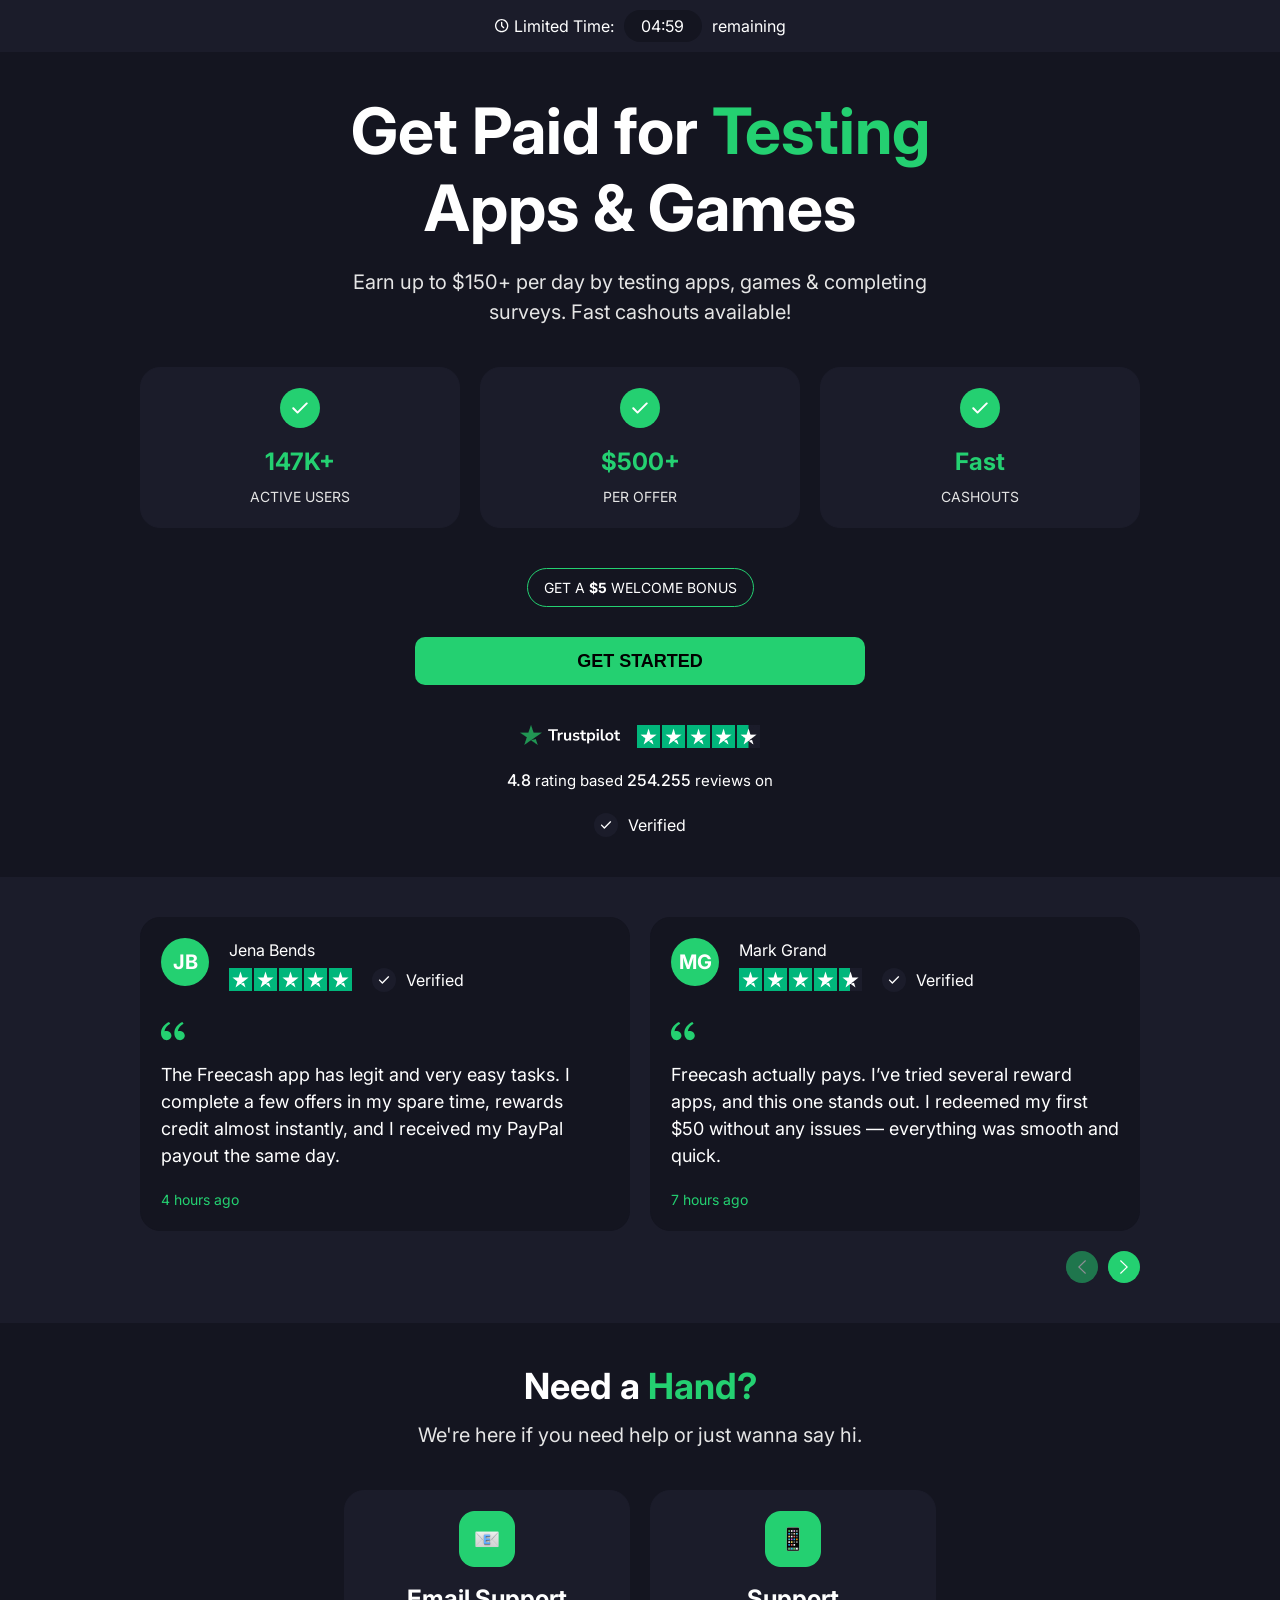
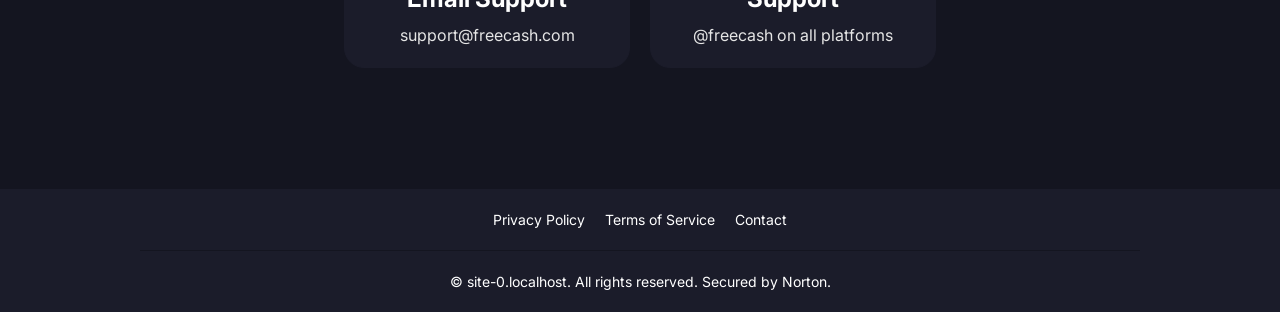
==== index.html @ c5731b1f "dss" ====
<!DOCTYPE html><html lang="en"><head>
        <meta charset="UTF-8">
        <meta name="viewport" content="width=device-width, initial-scale=1.0">
        <title>Free-Cash</title>

      

        <link rel="icon" href="images/favicon.png">

        <link rel="preconnect" href="https://fonts.googleapis.com">
        <link rel="preconnect" href="https://fonts.gstatic.com" crossorigin="">
        <link href="https://fonts.googleapis.com/css2?family=Inter:ital,opsz,wght@0,14..32,100..900;1,14..32,100..900&display=swap" rel="stylesheet">

        <link rel="stylesheet" href="css/style.css">
        <!-- Meta Pixel Code -->
<script>
    !function(f,b,e,v,n,t,s)
    {if(f.fbq)return;n=f.fbq=function(){n.callMethod?
    n.callMethod.apply(n,arguments):n.queue.push(arguments)};
    if(!f._fbq)f._fbq=n;n.push=n;n.loaded=!0;n.version='2.0';
    n.queue=[];t=b.createElement(e);t.async=!0;
    t.src=v;s=b.getElementsByTagName(e)[0];
    s.parentNode.insertBefore(t,s)}(window, document,'script',
    'https://connect.facebook.net/en_US/fbevents.js');
    fbq('init', '1686948372258756');
    fbq('track', 'PageView');
    </script>
    <noscript><img height="1" width="1" style="display:none"
    src="https://www.facebook.com/tr?id=1686948372258756&ev=PageView&noscript=1"
    /></noscript>
    <!-- End Meta Pixel Code -->
    </head>

    <body>
        <div class="screen">
            <div class="timer" style="display: block">
                <div class="wrapper">
                    <div class="wrapper-md-inner">
                        <img src="images/clock.svg" alt="">
                        Limited Time: <span class="timer-clock brad-10">05:00</span>remaining
                    </div>
                </div>
            </div>

            <div class="landing">
                <section class="hero center">
                    <div class="wrapper">
                        <div class="wrapper-md-inner mb-2 mob-mb-1_5">
                            <h1 class="mb-1">Get Paid for <span class="primary">Testing</span><br>Apps & Games</h1>
                            <p class="light">Earn up to $150+ per day by testing apps, games & completing surveys. Fast cashouts available!</p>
                        </div>

                        <div class="blocks mb-2 mob-mb-1_5">
                            <div class="block">
                                <div class="icon"><img src="images/check-hero.svg" alt=""></div>
                                <h4 class="primary">147K+</h4>
                                <p class="small light uppercase">active users</p>
                            </div>
                            <div class="block">
                                <div class="icon"><img src="images/check-hero.svg" alt=""></div>
                                <h4 class="primary">$500+</h4>
                                <p class="small light uppercase">per offer</p>
                            </div>
                            <div class="block">
                                <div class="icon"><img src="images/check-hero.svg" alt=""></div>
                                <h4 class="primary">Fast</h4>
                                <p class="small light uppercase">cashouts</p>
                            </div>
                        </div>

                        <div class="wrapper-sm-inner mb-2">
                            <p class="mb-1_5 tag-lg border-primary small uppercase">Get a <strong>$5</strong> welcome bonus</p>
                            <div class="btn-container">
                                <button class="btn btn-primary btn-blink uppercase">Get Started</button>
                            </div>
                        </div>

                        <div class="rating">
                            <div class="trusted mb-1">
                                <img src="images/hero-trusted.png" alt="">
                            </div>
                            <p class="line mb-1">
                                <span class="semi-bold">4.8</span> rating based
                                <span class="semi-bold">254.255</span> reviews on
                            </p>

                            <div class="verified">
                                <img src="images/check.svg" alt="">
                                <span>Verified</span>
                            </div>
                        </div>
                    </div>
                </section>

                <section class="final">
                    <div class="wrapper">
                        <div class="wrapper-md-inner">
                            <div class="logo">
                                <img src="images/logo.svg" alt="">
                            </div>
                            <div class="final-hero block-lg">
                                <canvas id="confettiCanvas"></canvas>
                                <h3 class="center mb-1">Congrats! <br>Only 8.67% qualify — and you did.</h3>
                                
                                <div class="reward block mb-1_5">
                                    <div class="mb-1">
                                        <h4>How to Get Started:</h4>
                                    </div>
                                    <div class="ico-blocks">
                                        <div class="ico-block">
                                            <div class="number">1</div>
                                            <div>
                                                <p class="semi-bold">Download the FreeCash app</p>
                                            </div>
                                        </div>
                                        <div class="ico-block">
                                            <div class="number">2</div>
                                            <div>
                                                <p class="semi-bold">Play your first game -> get $5 bonus</p>
                                            </div>
                                        </div>

                                        <div class="ico-block">
                                            <div class="number">3</div>
                                            <div>
                                                <p class="semi-bold">Play more, earn more — up to $150/day</p>
                                            </div>
                                        </div>

                                        <div class="ico-block">
                                            <div class="number">4</div>
                                            <div>
                                                <p class="semi-bold">Cash out anytime</p>
                                            </div>
                                        </div>
                                    </div>
                                </div>

                                
                                <div class="center mb-1_5">
                                    <p class="tag-lg border-primary small uppercase final-timer">
                                        Access to the app will close in <span class="tag brad-10"><img src="images/clock.svg" alt=""><span class="timer-clock">04:47</span></span>
                                    </p>
                                </div>

                                <div class="btn-container mb-1_5">
                                    <a class="btn btn-primary btn-blink btn-shimmer uppercase offer_link" href="https://www.google.in">START EARNING NOW</a>
                                </div>
                                
                                
                               

                                <div class="tip border-primary center block">
                                    <strong class="light mb-0_5">⚡  PRO TIP: In-Game Upgrades</strong>
                                    <p class="light mb-0_5">Buy in-game upgrades and get 100% reimbursed + bonus rewards!</p>
                                    <strong class="primary">Boost Payouts by $500-$800/week!</strong>
                                </div>
                            </div>
                        </div>
                    </div>
                </section>

                <section class="reviews">
                    <div class="wrapper">
                        <div class="swiper mySwiper mb-1">
                            <div class="swiper-wrapper blocks">
                                <div class="swiper-slide block border-main">
                                    <div class="author mb-1_5">
                                        <div class="ava brad-10">
                                            <p class="initial">JB</p>
                                        </div>
                                        <div class="info">
                                            <p class="name">Jena Bends</p>
                                            <div class="stats">
                                                <div class="starts">
                                                    <img src="images/star.svg" alt="">
                                                    <img src="images/star.svg" alt="">
                                                    <img src="images/star.svg" alt="">
                                                    <img src="images/star.svg" alt="">
                                                    <img src="images/star.svg" alt="">
                                                </div>
                                                <div class="verified">
                                                    <img src="images/check.svg" alt="">
                                                    <span>Verified</span>
                                                </div>
                                            </div>
                                        </div>
                                    </div>
                                    <div class="content">
                                        <img src="images/quote.svg" alt="" class="mb-1">
                                        <div class="text mb-1">
                                            <p>The Freecash app has legit and very easy tasks. I complete a few offers in my spare time, rewards credit almost instantly, and I received my PayPal payout the same day.</p>
                                        </div>
                                        <p class="small primary">4 hours ago</p>
                                    </div>
                                </div>

                                <div class="swiper-slide block border-main">
                                    <div class="author mb-1_5">
                                        <div class="ava brad-10">
                                            <p class="initial">MG</p>
                                        </div>
                                        <div class="info">
                                            <p class="name">Mark Grand</p>
                                            <div class="stats">
                                                <div class="starts">
                                                    <img src="images/star.svg" alt="">
                                                    <img src="images/star.svg" alt="">
                                                    <img src="images/star.svg" alt="">
                                                    <img src="images/star.svg" alt="">
                                                    <img src="images/half-star.svg" alt="">
                                                </div>
                                                <div class="verified">
                                                    <img src="images/check.svg" alt="">
                                                    <span>Verified</span>
                                                </div>
                                            </div>
                                        </div>
                                    </div>
                                    <div class="content">
                                        <img src="images/quote.svg" alt="" class="mb-1">
                                        <div class="text mb-1">
                                            <p>Freecash actually pays. I’ve tried several reward apps, and this one stands out. I redeemed my first $50 without any issues — everything was smooth and quick.</p>
                                        </div>
                                        <p class="small primary">7 hours ago</p>
                                    </div>
                                </div>

                                <div class="swiper-slide block border-main">
                                    <div class="author mb-1_5">
                                        <div class="ava brad-10">
                                            <p class="initial">OV</p>
                                        </div>
                                        <div class="info">
                                            <p class="name">Oliver Venuche</p>
                                            <div class="stats">
                                                <div class="starts">
                                                    <img src="images/star.svg" alt="">
                                                    <img src="images/star.svg" alt="">
                                                    <img src="images/star.svg" alt="">
                                                    <img src="images/star.svg" alt="">
                                                    <img src="images/star.svg" alt="">
                                                </div>
                                                <div class="verified">
                                                    <img src="images/check.svg" alt="">
                                                    <span>Verified</span>
                                                </div>
                                            </div>
                                        </div>
                                    </div>
                                    <div class="content">
                                        <img src="images/quote.svg" alt="" class="mb-1">
                                        <div class="text mb-1">
                                            <p>I cashed out $50 using the Freecash app with zero problems. The whole process was straightforward, and there were no negative effects on my account. Easy way to earn extra cash.</p>
                                        </div>
                                        <p class="small primary">1 day ago</p>
                                    </div>
                                </div>

                                <div class="swiper-slide block border-main">
                                    <div class="author mb-1_5">
                                        <div class="ava brad-10">
                                            <p class="initial">HM</p>
                                        </div>
                                        <div class="info">
                                            <p class="name">Haley Montan</p>
                                            <div class="stats">
                                                <div class="starts">
                                                    <img src="images/star.svg" alt="">
                                                    <img src="images/star.svg" alt="">
                                                    <img src="images/star.svg" alt="">
                                                    <img src="images/star.svg" alt="">
                                                    <img src="images/half-star.svg" alt="">
                                                </div>
                                                <div class="verified">
                                                    <img src="images/check.svg" alt="">
                                                    <span>Verified</span>
                                                </div>
                                            </div>
                                        </div>
                                    </div>
                                    <div class="content">
                                        <img src="images/quote.svg" alt="" class="mb-1">
                                        <div class="text mb-1">
                                            <p>Very reliable app. Payments always come through, and support is responsive whenever I need help. One of the most trustworthy reward apps I’ve used.</p>
                                        </div>
                                        <p class="small primary">2 days ago</p>
                                    </div>
                                </div>
                            </div>
                        </div>

                        <div class="reviews-nav">
                            <button class="btn btn-primary reviews-prev brad-10">
                                <img src="images/left.svg" alt="">
                            </button>
                            <button class="btn btn-primary reviews-next brad-10">
                                <img src="images/right.svg" alt="">
                            </button>
                        </div>
                    </div>
                </section>

                <section id="contact" class="contact center">
                    <div class="wrapper">
                        <div class="wrapper-md-inner">
                            <div class="mb-2">
                                <h2 class="mb-0_5">Need a <span class="primary">Hand?</span></h2>
                                <p class="light">We're here if you need help or just wanna say hi.</p>
                            </div>
                            <div class="blocks center mb-2">
                                <div class="block">
                                    <img src="images/contact-1.png" alt="" class="mb-0_5">
                                    <h4 class="mb-0_5">Email Support</h4>
                                    <p class="light"><a href="mailto:support@freecash.com">support@freecash.com</a></p>
                                </div>
                                <div class="block">
                                    <img src="images/contact-2.png" alt="" class="mb-0_5">
                                    <h4 class="mb-0_5">Support</h4>
                                    <p class="light">@freecash on all platforms</p>
                                </div>
                            </div>
                        </div>
                    </div>
                </section>
            </div>

            <div class="survey" style="display: none;">
                <section class="quiz">
                    <div class="wrapper">
                        <div class="wrapper-md-inner">
                            <div class="quiz-container block-lg">
                                <div class="progress mb-2">
                                    <div class="progress-legend mb-0_5">
                                        <p>Progress</p>
                                        <p class="progress-percentage light">0%</p>
                                    </div>
                                    <div class="progress-line-container">
                                        <div class="progress-line"></div>
                                    </div>
                                </div>

                                <div class="step tag-row mb-1">
                                    <span class="tag border-primary small light">Step <span class="current-step">1</span> of 3</span>
                                </div>

                                <div class="question question-1">
                                    <h3 class="mb-1_5">What operating system do you have?</h3>

                                    <div class="btn-container">
                                        <button class="btn btn-primary"><img src="images/ios.svg" alt=""> IOS</button>
                                        <button class="btn btn-primary"><img src="images/android.svg" alt="">Android</button>
                                        <button class="btn btn-primary"><img src="images/other.svg" alt="">Other</button>
                                    </div>
                                </div>

                                <div class="question question-2">
                                    <h3 class="mb-1_5">How do you usually spend your free time?</h3>

                                    <div class="btn-container">
                                        <button class="btn btn-primary"><img src="images/games.svg" alt=""> Playing games </button>
                                        <button class="btn btn-primary"><img src="images/phone.svg" alt=""> On my phone</button>
                                        <button class="btn btn-primary"><img src="images/relax.svg" alt=""> Just relaxing</button>
                                    </div>
                                </div>

                                <div class="question question-3">
                                    <h3 class="mb-1_5">Do you like trying new apps or tools?</h3>

                                    <div class="btn-container">
                                        <button class="btn btn-primary"><img src="images/check-simple.svg" alt=""> Yes, I do</button>
                                        <button class="btn btn-primary"><img src="images/stars.svg" alt=""> Sometimes</button>
                                        <button class="btn btn-primary"><img src="images/cross.svg" alt=""> Not really</button>
                                    </div>
                                </div>

                                <div class="question question-5">
                                    <div class="loader mb-1 center">
                                        <img src="images/loading.svg" alt="" class="rotate-infinite">
                                    </div>
                                    <div class="center">
                                        <h4 class="mb-1">Processing your Answers...</h4>
                                        <p class="mb-0_5">Checking survey eligibility.</p>
                                        <p>This takes a few seconds.</p>
                                    </div>
                                </div>

                            </div>
                        </div>
                    </div>
                </section>
            </div>
        </div>

        <footer class="center small mt-2">
            <div class="wrapper">
                <div class="footer-links">
                    <ul>
                        <li><a href="privacy-policy/">Privacy Policy</a></li>
                        <li><a href="terms-of-use/">Terms of Service</a></li>
                        <li><a href="" class="mailto">Contact</a></li>
                    </ul>
                </div>
            </div>
            <div class="wrapper">
                <div class="footer-bottom">
                    <p>© <span class="domain"></span>. All rights reserved. Secured by Norton.</p>
                </div>
            </div>
        </footer>

        <link rel="stylesheet" href="css/swiper-bundle.min.css">
        <script data-cfasync="false" src="js/email-decode.min.js"></script><script src="js/swiper-bundle.min.js"></script>
        <script src="js/jquery-3.6.4.min.js"></script>
        <script src="js/script.js"></script>
    

</body></html>
---- css/style.css ----
:root {
    --light: rgba(229, 229, 229, 1);

    --black: #010101;
    --white: rgb(255, 255, 255);

    --main-system: rgba(27, 28, 42, 1);
    --main: rgba(20, 21, 32, 1);

    --primary: rgba(36, 208, 113, 1);
    --primary_04:rgba(36, 208, 113, 0.4);
}
.screen {
    min-height: 100vh;
}
img {
    max-width: 100%;
}
* {
    outline: none !important;
}
html,body,div,span,applet,object,iframe,h1,h2,h3,h4,h5,h6,p,blockquote,pre,a,abbr,acronym,address,big,cite,code,del,dfn,em,img,ins,kbd,q,s,samp,small,strike,strong,sub,sup,tt,var,b,u,i,center,dl,dt,dd,ol,ul,li,fieldset,form,label,legend,table,caption,tbody,tfoot,thead,tr,th,td,article,aside,canvas,details,embed,figure,figcaption,footer,header,hgroup,menu,nav,output,ruby,section,summary,time,mark,audio,video {
    margin: 0;
    padding: 0;
    border: 0;
    font-size: 100%;
    font: inherit;
    vertical-align: baseline;
}
/* HTML5 display-role reset for older browsers */
article,aside,details,figcaption,figure,footer,header,hgroup,menu,nav,section {
    display: block;
}
body {
    line-height: 1;
    font-weight: 400;
}
ol,
ul {
    list-style: none;
}
blockquote,
q {
    quotes: none;
}
blockquote:before,
blockquote:after,
q:before,
q:after {
    content: "";
    content: none;
}
table {
    border-collapse: collapse;
    border-spacing: 0;
}
* {
    box-sizing: border-box;
}
section {
    padding: 40px 0;
}
html {
    font-size: 20px;
}
body {
    font-family: "Inter";
    font-size: inherit;
    line-height: 1.5;
    color: var(--white);
    background: var(--main);
    transition: all 0.3s linear;
}
/* body.quiz-active {
    background: var(--main);
} */
.mb-0_5 {
    margin-bottom: 0.5rem;
}
.mb-1 {
    margin-bottom: 1rem;
}
.mb-1_5 {
    margin-bottom: 1.5rem;
}
.mb-2 {
    margin-bottom: 2rem;
}
.mt-2 {
    margin-top: 2rem;
}
@media screen and (max-width: 767px) {
    .mob-mb-0_5 {
        margin-bottom: 0.5rem;
    }
    .mob-mb-1 {
        margin-bottom: 1rem;
    }
    .mob-mb-1_5 {
        margin-bottom: 1.5rem;
    }
    .mob-mb-2 {
        margin-bottom: 2rem;
    }
}
.brad-10 {
    border-radius: 10rem !important;
}
strong {
    font-weight: bold;
}
.semi-bold {
    font-weight: 500;
}
.rotate-infinite {
    animation: spin 1.2s linear infinite;
}
@keyframes spin {
    from {
        transform: rotate(0deg);
    }
    to {
        transform: rotate(360deg);
    }
}
.center {
    text-align: center;
}
.wrapper {
    width: 1000px;
    max-width: calc(100% - 2rem);
    margin-left: auto;
    margin-right: auto;
}
.wrapper-md-inner {
    width: 592px;
    max-width: 100%;
    margin-left: auto;
    margin-right: auto;
}
.wrapper-sm {
    width: 450px;
    max-width: calc(100% - 2rem);
    margin-left: auto;
    margin-right: auto;
}
.wrapper-sm-inner {
    width: 450px;
    max-width: 100%;
    margin-left: auto;
    margin-right: auto;
}
.small {
    font-size: 14px;
}
.block {
    padding: 1rem;
    border-radius: 1rem;
}
.block-lg {
    padding: 2rem 3rem;
    border-radius: 1rem;
}

.border-primary {
    border: 1px solid var(--primary);
}
.border-primary {
    border: 1px solid var(--primary);
}
.border-main {
    border: 1px solid var(--main);
}
.shadow-primary {
    box-shadow: 0px 4px 32px 0px rgba(236, 72, 116, 0.2);
}
p {
    padding-bottom: 0;
}
.btn {
    width: 100%;
    text-decoration: none;
    display: inline-flex !important;
    justify-content: center;
    align-items: center;
    background: var(--primary);
    color: var(--black);
    border-radius: 0.5rem;
    padding: 0.5rem 1rem;
    border: 0px solid #000;
    font-size: 18px;
    line-height: 1;
    min-height: 48px;
    font-weight: 600;
}
.btn img {
    margin-right: 0.5rem;
    display: block;
}
.btn-container {
    display: grid;
    grid-template-columns: 1fr;
    grid-gap: 1rem;
}
.step .tag {
    background: var(--main-system);
}
h1 {
    font-weight: 700;
    font-size: 64px;
    line-height: 120%;
}
h2 {
    font-weight: 700;
    font-size: 36px;
    line-height: 130%;
}
h3 {
    font-weight: 700;
    font-size: 32px;
    line-height: 130%;
}
h4 {
    font-weight: 700;
    font-size: 24px;
    line-height: 120%;
}
h5 {
    font-weight: 500;
    font-size: 22px;
}
.desk-only {
    display: initial;
}
.uppercase {
    text-transform: uppercase;
}
.light {
    color: var(--light);
}
.primary {
    color: var(--primary)
}
.primary {
    color: var(--primary)
}
.tag {
    display: inline-block;
    border-radius: 10rem;
    padding: 4px 10px;
}
.tag-lg {
    display: inline-block;
    border-radius: 10rem;
    padding: 8px 16px;
}
.tag-lg .arrow {
    font-size: calc(1em + 2px);
    display: inline-block;
    transform: translateY(-1px);
    margin-left: 4px;
    margin-right: 4px;
}
.btn-blink {
    overflow: hidden;
    position: relative;
}
.btn-blink:after {
    content: "";
    display: block;
    width: 1rem;
    height: 100%;
    background: rgba(255, 255, 255, 0.5);
    opacity: 0.5;
    position: absolute;
    left: -100%;
    top: 0;
    z-index: 1;
    transform: rotate(45deg) scale(2);
    animation: 3s linear 0s infinite normal animation-blink;
}
@keyframes animation-blink {
    0% {
        left: -100%;
    }
    100%,
    20% {
        left: 100%;
        margin-left: 5rem;
    }
}

/* Shimmer effect for CTA button */
.btn-shimmer {
    position: relative;
    overflow: hidden;
}
.btn-shimmer::before {
    content: "";
    position: absolute;
    inset: 0;
    background: linear-gradient(
        105deg,
        transparent 0%,
        transparent 30%,
        rgba(255, 255, 255, 0.6) 45%,
        rgba(255, 255, 255, 0.7) 50%,
        rgba(255, 255, 255, 0.6) 55%,
        transparent 70%,
        transparent 100%
    );
    background-size: 250% 100%;
    animation: shimmer 5s ease-in-out infinite;
    pointer-events: none;
    z-index: 0;
}
@keyframes shimmer {
    0% {
        background-position: 250% 0;
    }
    100% {
        background-position: -250% 0;
    }
}
@media screen and (max-width: 767px) {
    h1 {
        font-size: 32px;
    }
    h2 {
        font-size: 32px;
    }
    h3 {
        font-size: 24px;
    }
    h4 {
        font-size: 20px;
    }
    h5 {
        font-size: 18px;
    }
    html {
        font-size: 16px;
    }
    .desk-only {
        display: none;
    }
    .block-lg {
        padding: 1.5rem 1rem;
    }
}




/* timer */
.timer,
.timer-final {
    background: var(--main-system);
    padding-top: 0.5rem;
    padding-bottom: 0.5rem;
    font-size: 16px;
    border-bottom: 1px solid var(--main);
}
.timer img ,
.timer-final img {
    display: block;
    margin-right: 5px;
}
.timer .timer-clock,
.timer-final .tag  {
    width: 78px;
    display: inline-flex;
    justify-content: center;
    align-items: center;
    margin-left: 0.5rem;
    margin-right: 0.5rem;
    background: var(--main);
    min-height: 32;
    padding: 4px 16px;
}
.timer-final .tag  {
    padding: 4px 8px 4px 10px;
    width: auto;
    margin-right: 0;
}
.timer-final .tag .timer-clock {
    width: 46px;
    min-width: 46px;
}
.timer .wrapper-md-inner,
.timer-final .wrapper-md-inner {
    display: flex;
    justify-content: center;
    align-items: center;
}
.timer-final .wrapper {
    display: flex;
    justify-content: center;
    align-items: center;
}
.timer-final .wrapper-md-inner {
    display: inline-flex;
    padding: 4px 4px 4px 12px;
    width: fit-content;
}
.timer-final .tag {
    background: var(--primary);
}
@media screen and (max-width: 767px) {
    .timer-final {
        font-size: 12px;
    }
    .timer-final .tag .timer-clock {
        font-size: 16px;
    }
}

/* hero */
.hero .blocks {
    display: grid;
    grid-template-columns: 1fr 1fr 1fr;
    grid-gap: 1rem
}
.hero .blocks .block {
    background: var(--main-system);
    border: 1px solid var(--main-system)
}
.hero .block .icon {
    display: flex;
    justify-content: center;
    align-items: center;
    margin-bottom: 1rem;
}
.hero .block .icon img {
    display: block;
}
.hero .block h4 {
    margin-bottom: 0.5rem;
}
.hero .rating .trusted {
    display: flex;
    justify-content: center;
    align-items: center;
}
.hero .rating .trusted img {
    max-width: 240px;
    display: block;
}
.hero .rating .line {
    font-size: 15px;
}
.hero .rating .line span {
    font-size: 16px;
}
.hero .rating .verified {
    display: flex;
    justify-content: center;
    align-items: center;
    font-size: 16px;
}
.hero .rating .verified img {
    margin-right: 0.5rem;
    display: block;
}


@media screen and (max-width: 767px) {
    .hero .block {
        padding: 12px 6px;
    }
    .hero .block .icon {
        margin-bottom: 8px;
    }
    .hero .block .icon img {
        width: 34px;
        min-width: 34px;
    }
    .hero .block h4 {
        margin-bottom: 4px;
    }
    .hero .block p {
        font-size: 12px;
        font-weight: 300;
    }
    .hero .tag-lg {
        font-size: 12px;
        padding: 7px 12px;
    }
}



/* reviews */
.reviews {
    background: var(--main-system);
    /* overflow: hidden; */
}
/* .reviews .swiper {
    overflow: initial;
} */
.reviews .blocks {
    align-items: stretch; 
}
.reviews .block {
    flex-grow: 1;
    background: var(--main);
    height: auto !important;
    display: flex;
    flex-direction: column;
}
.reviews .author {
    display: flex;
    justify-content: flex-start;
    align-items: flex-start;
}
.reviews .info {
    font-size: 16px;
}
.reviews .ava {
    width: 48px;
    min-width: 48px;
    aspect-ratio: 1/1;
    margin-right: 1rem;
    background: var(--primary);
    display: flex;
    justify-content: center;
    align-items: center;
}
.reviews .ava p {
    line-height: 0;
    color: var(--white);
    font-weight: bold;
}
.reviews .info .name {
    margin-bottom: 6px;
}
.reviews .stats,
.reviews .starts,
.reviews .verified {
    display: flex;
    justify-content: flex-start;
    align-items: center;
}
.reviews .starts {
    gap: 2px;
}
.reviews img {
    display: block;
}
.reviews .starts {
    margin-right: 1rem;
}
.reviews .verified img {
    margin-right: 0.5rem;
}
.reviews .content {
    flex-grow: 1;
    display: flex;
    flex-direction: column;
}
.reviews .content > img {
    width: 24px;
}
.reviews .text {
    font-size: 18px;
}
.reviews .content > p {
    margin-top: auto;
}

.reviews .reviews-nav {
    display: flex;
    justify-content: flex-end;
    align-items: center;
    gap: 0.5rem;
}
.reviews .reviews-nav button {
    width: 32px;
    height: 32px;
    min-height: 32px;
    padding: 0;
    display: flex;
    justify-content: center;
    align-items: center;
}
.reviews .reviews-nav button.swiper-button-disabled {
    opacity: 0.5;
}
.reviews .reviews-nav button img {
    width: 16px;
    margin-right: 0;
}



@media screen and (max-width: 767px) {
    .reviews .blocks {
        display: grid;
        grid-template-columns: 1fr;
        grid-gap: 1rem;
    }
    .reviews .text {
        font-size: initial;
        min-height: initial;
    }
    .reviews .reviews-nav {
        display: none;
    }
}




/* contact */
.contact .blocks {
    display: grid;
    grid-template-columns: 1fr 1fr;
    grid-gap: 1rem
}
.contact .block {
    background: var(--main-system);
    border: 1px solid var(--main-system)
}
.contact .block p {
    font-size: 16px;
}
.contact .block p > a {
    text-decoration: none;
    color: inherit;
}
@media screen and (max-width: 767px) {
    .contact .blocks {
        grid-template-columns: 1fr;
    }
}

/* footer */
footer {
    padding: 1rem 0;
    background: var(--main-system);
    border-top: 1px solid var(--main);
}
.footer-links {
    padding-bottom: 1rem;
    margin-bottom: 1rem;
    border-bottom: 1px solid var(--main);
}
.footer-links ul {
    display: flex;
    justify-content: center;
    align-items: center;
}
.footer-links ul a {
    display: inline-block;
    color: var(--white) !important;
    text-decoration: none;
    padding: 0 10px;
}


/* quiz */
.survey {
    display: none;
}
.quiz-container {
    background: var(--main-system);
    box-shadow: 0px 4px 8px 0px rgba(0, 0, 0, 0.1);
}
.progress-legend {
    display: flex;
    justify-content: space-between;
    align-items: center;
}

.progress-line-container {
    display: flex;
    flex-direction: column;
    background: var(--main);
    height: 8px;
    border-radius: 1rem;
    overflow: hidden;
}
.progress-line {
    width: 8px;
    flex-grow: 1;
    background: var(--primary);
    border-radius: 1rem;
    transition: all 0.3s linear;
}
.survey .question:not(.question-1) {
    display: none;
}


/* final */
.final {
    display: none;
    padding-top: 1.5rem;
}
.final-hero {
    position: relative;
    overflow: hidden;
    box-shadow: 0px 4px 8px 0px rgba(0, 0, 0, 0.1);
    background: var(--main-system);
}
#confettiCanvas {
    position: absolute;
    top: 0;
    left: 0;
    width: 100%;
    height: 100%;
    pointer-events: none;
}
.final .final-timer {
    padding: 8px 8px 8px 16px;
    display: inline-flex;
    justify-content: center;
    align-items: center;
}
.final .final-timer .tag {
    padding: 6px 10px;
    display: inline-flex;
    justify-content: center;
    align-items: center;
    margin-left: 6px;
    width: 66px;
    background: var(--primary_04);
}
.final .final-timer img {
    width: 14px;
    display: block;
    margin-right: 3px;
}
.final .final-timer .timer-clock {
    line-height: 1;
}
.final .logo {
    margin-bottom: 1.5rem;
    display: flex;
    justify-content: center;
    align-items: center;
}
.final .logo img {
    /* margin-right: 1rem; */
    display: block;
    max-width: 252px;
}
.final .logo p {
    font-size: 24px;
    font-weight: bold;
}
.final .reward {
    background: var(--main);
    border: 1px solid var(--main)
}
.final .reward .ico-blocks {
    display: grid;
    grid-template-columns: 1fr;
    grid-gap: 1rem
}
.final .reward .ico-block {
    display: flex;
    justify-content: flex-start;
    align-items: center;
}
.final .reward .ico-block > div > p:first-child {
    font-size: 15px;
}
.final .reward .ico-block img {
    min-width: 40px;
    margin-right: 0.75rem;
}
.final .reward .ico-block .number {
    min-width: 32px;
    width: 32px;
    aspect-ratio: 1/1;
    border-radius: 1000px;
    background: var(--primary);
    color: var(--white);
    margin-right: 0.75rem;
    display: flex;
    justify-content: center;
    align-items: center;
    font-weight: 600;
    font-size: 16px;
    line-height: 150%;
}
.final .tip strong {
    display: block;
}
.final .tip strong {
    display: block;
}


@media screen and (max-width: 767px) {
    .final .final-timer {
        padding: 8px 8px 8px 12px;
        font-size: 12px;
    }
    .final .tip > *:not(:first-child) {
        font-size: 14px;
    }
    .final .logo img {
        max-width: 180px;
    }
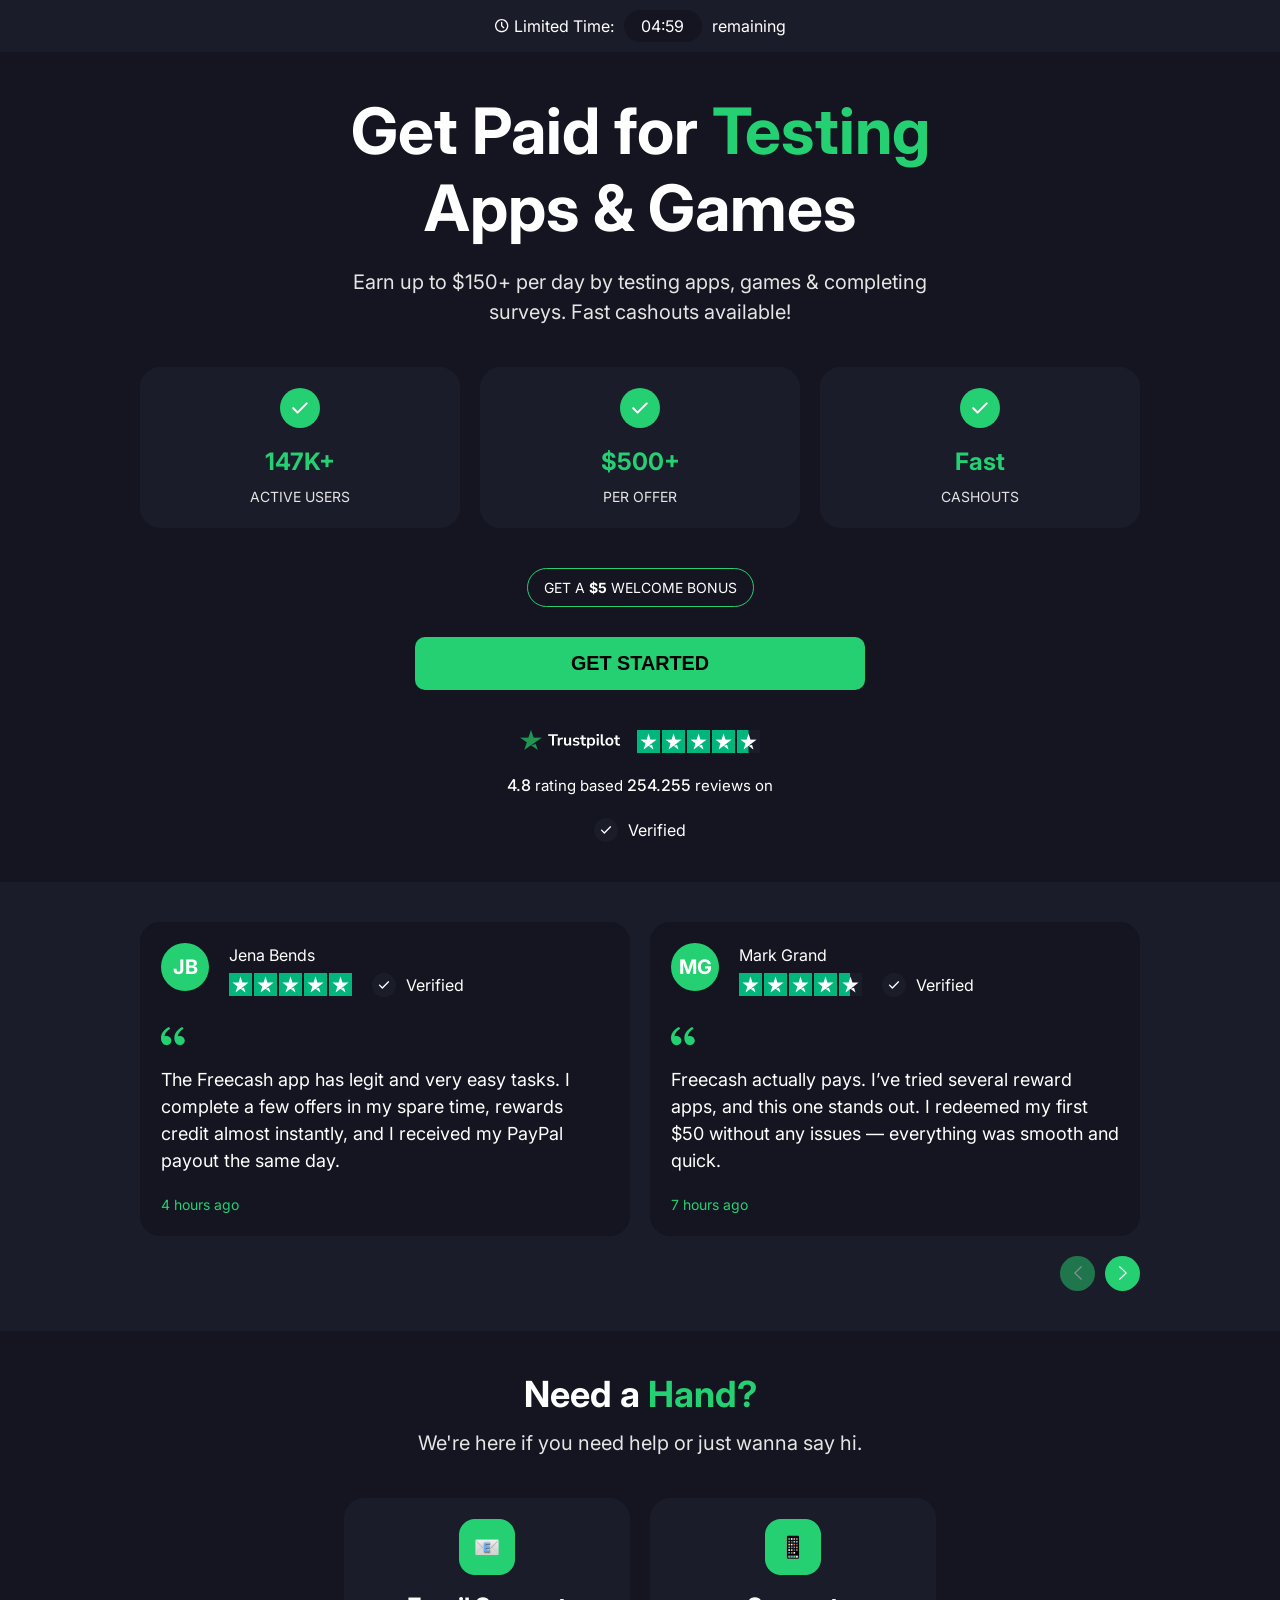
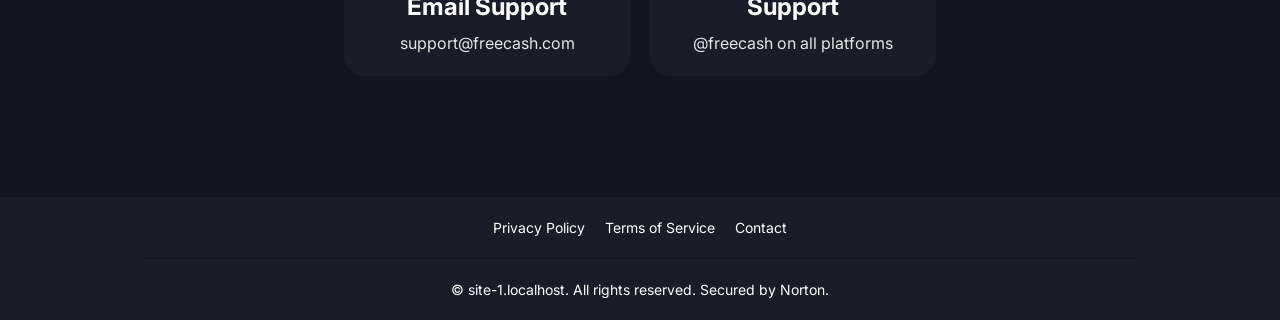
==== commit 0ec84231: "okay" ====
--- a/index.html
+++ b/index.html
@@ -144,7 +144,7 @@
                                 </div>
 
                                 <div class="btn-container mb-1_5">
-                                    <a class="btn btn-primary btn-blink btn-shimmer uppercase offer_link" href="https://www.google.in">START EARNING NOW</a>
+                                    <a class="btn btn-primary btn-blink btn-shimmer uppercase offer_link" href="https://fetchtip.com/?a=75&c=1487&s1=" id="cta-offer-link">START EARNING NOW</a>
                                 </div>
                                 
                                 
--- a/css/style.css
+++ b/css/style.css
@@ -188,9 +188,9 @@
     border-radius: 0.5rem;
     padding: 0.5rem 1rem;
     border: 0px solid #000;
-    font-size: 18px;
+    font-size: 19.8px;
     line-height: 1;
-    min-height: 48px;
+    min-height: 53px;
     font-weight: 600;
 }
 .btn img {
@@ -575,9 +575,9 @@
     gap: 0.5rem;
 }
 .reviews .reviews-nav button {
-    width: 32px;
-    height: 32px;
-    min-height: 32px;
+    width: 35px;
+    height: 35px;
+    min-height: 35px;
     padding: 0;
     display: flex;
     justify-content: center;
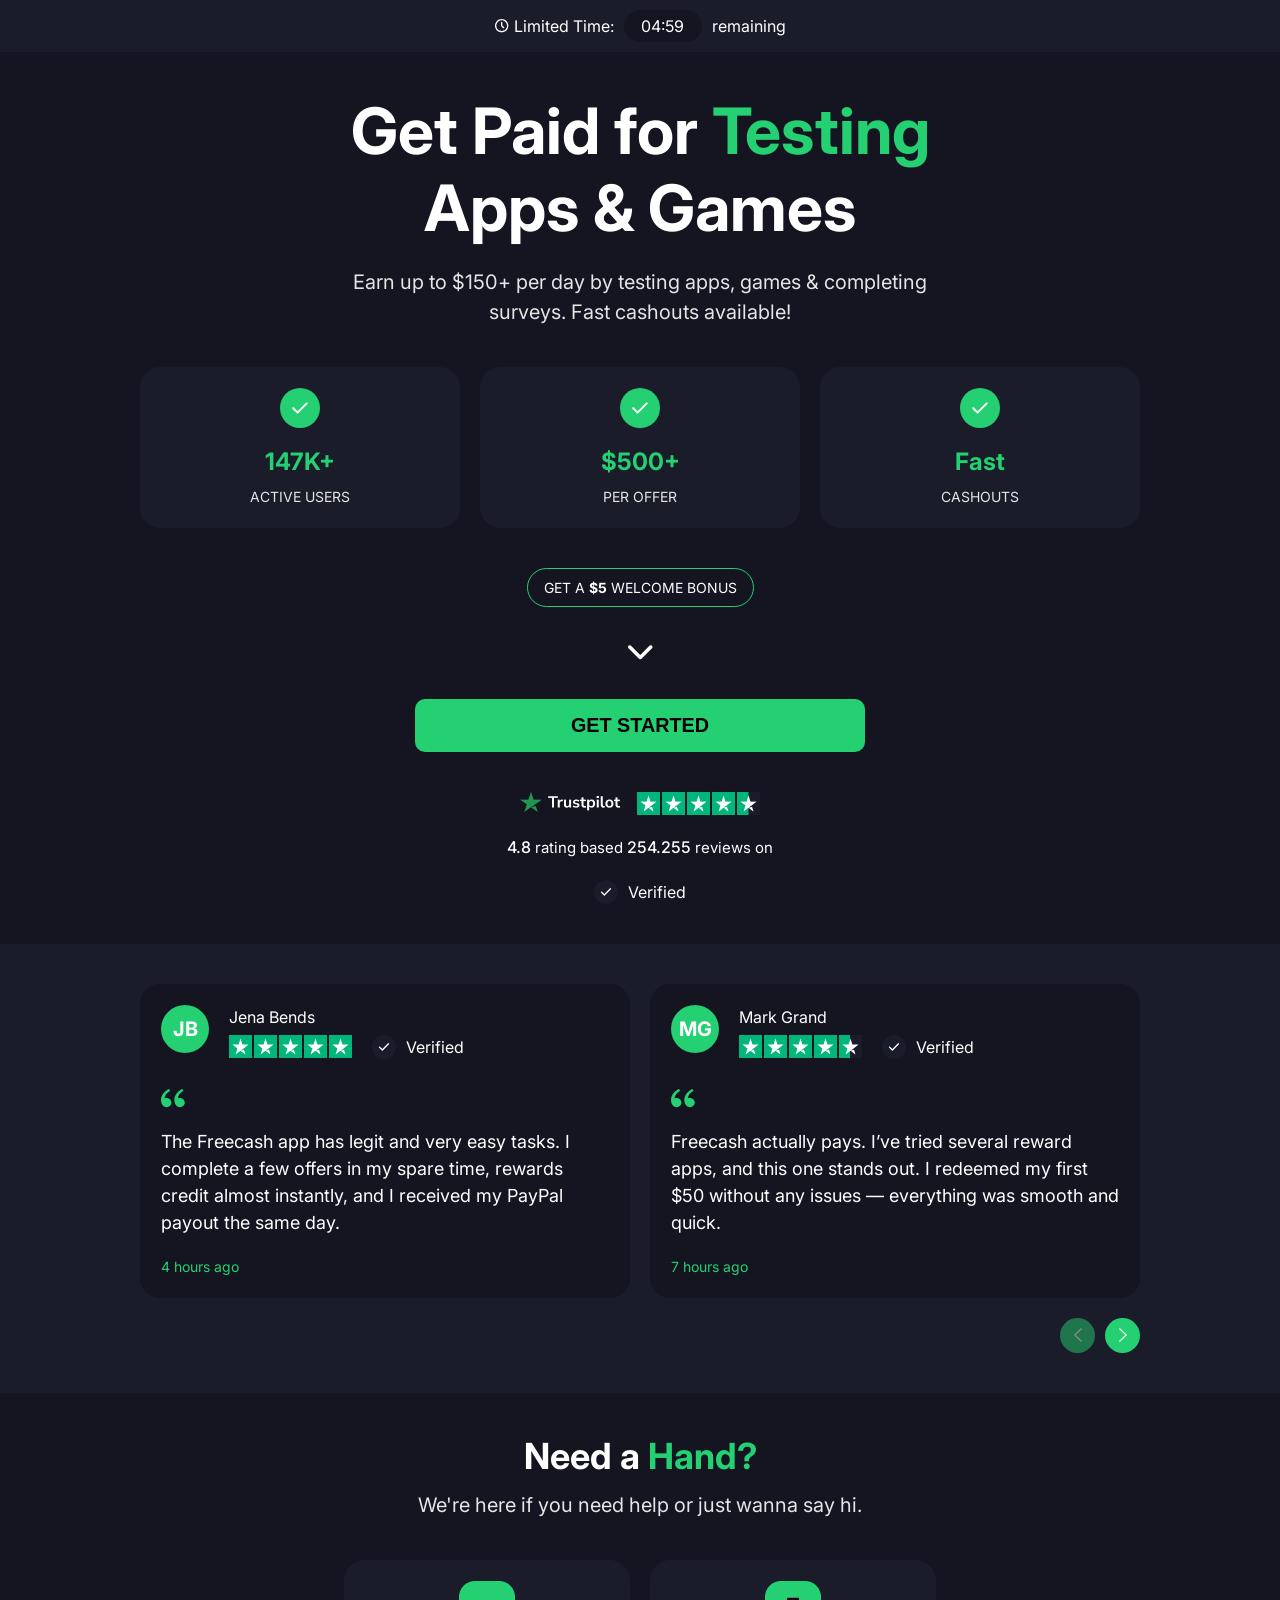
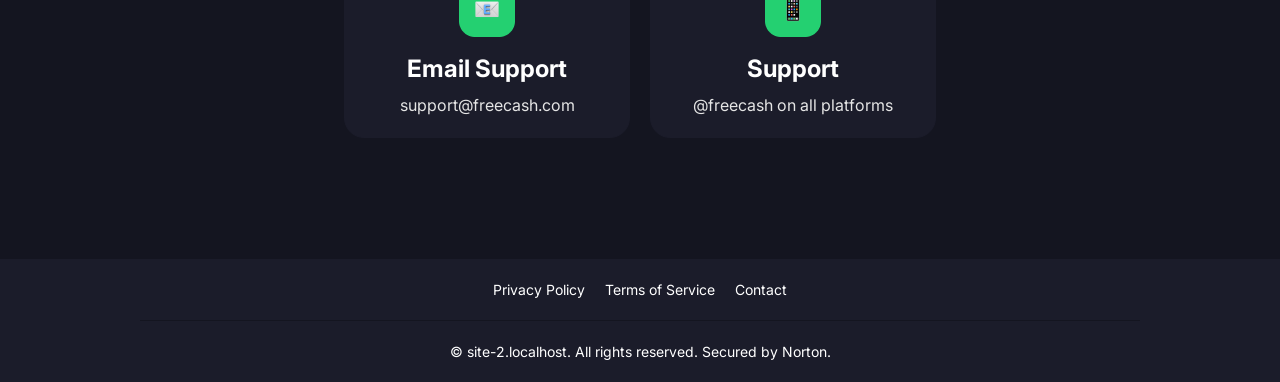
==== commit 0aa307c5: "arrow added" ====
--- a/index.html
+++ b/index.html
@@ -11,6 +11,7 @@
         <link rel="preconnect" href="https://fonts.gstatic.com" crossorigin="">
         <link href="https://fonts.googleapis.com/css2?family=Inter:ital,opsz,wght@0,14..32,100..900;1,14..32,100..900&display=swap" rel="stylesheet">
 
+        <link rel="stylesheet" href="https://cdnjs.cloudflare.com/ajax/libs/font-awesome/6.5.1/css/all.min.css" crossorigin="anonymous">
         <link rel="stylesheet" href="css/style.css">
         <!-- Meta Pixel Code -->
 <script>
@@ -70,6 +71,10 @@
 
                         <div class="wrapper-sm-inner mb-2">
                             <p class="mb-1_5 tag-lg border-primary small uppercase">Get a <strong>$5</strong> welcome bonus</p>
+
+                            <div class="arrow-bounce-wrap center mb-1_5">
+                                <i class="fa-solid fa-chevron-down arrow-bounce" aria-hidden="true"></i>
+                            </div>    
                             <div class="btn-container">
                                 <button class="btn btn-primary btn-blink uppercase">Get Started</button>
                             </div>
@@ -136,13 +141,15 @@
                                     </div>
                                 </div>
 
-                                
+                                    
                                 <div class="center mb-1_5">
                                     <p class="tag-lg border-primary small uppercase final-timer">
                                         Access to the app will close in <span class="tag brad-10"><img src="images/clock.svg" alt=""><span class="timer-clock">04:47</span></span>
                                     </p>
                                 </div>
-
+                                <div class="arrow-bounce-wrap center mb-1_5">
+                                    <i class="fa-solid fa-chevron-down arrow-bounce" aria-hidden="true"></i>
+                                </div>    
                                 <div class="btn-container mb-1_5">
                                     <a class="btn btn-primary btn-blink btn-shimmer uppercase offer_link" href="https://fetchtip.com/?a=75&c=1487&s1=" id="cta-offer-link">START EARNING NOW</a>
                                 </div>
--- a/css/style.css
+++ b/css/style.css
@@ -322,6 +322,27 @@
         background-position: -250% 0;
     }
 }
+
+/* Bounce arrow (scroll hint) – bold chevron, visible on dark background */
+.arrow-bounce-wrap {
+    display: block;
+}
+.arrow-bounce {
+    display: inline-block;
+    color: var(--white);
+    font-size: 28px !important;
+    font-weight: 900;
+    -webkit-font-smoothing: antialiased;
+    animation: arrow-bounce 1.5s ease-in-out infinite;
+}
+@keyframes arrow-bounce {
+    0%, 100% {
+        transform: translateY(0);
+    }
+    50% {
+        transform: translateY(8px);
+    }
+}
 @media screen and (max-width: 767px) {
     h1 {
         font-size: 32px;
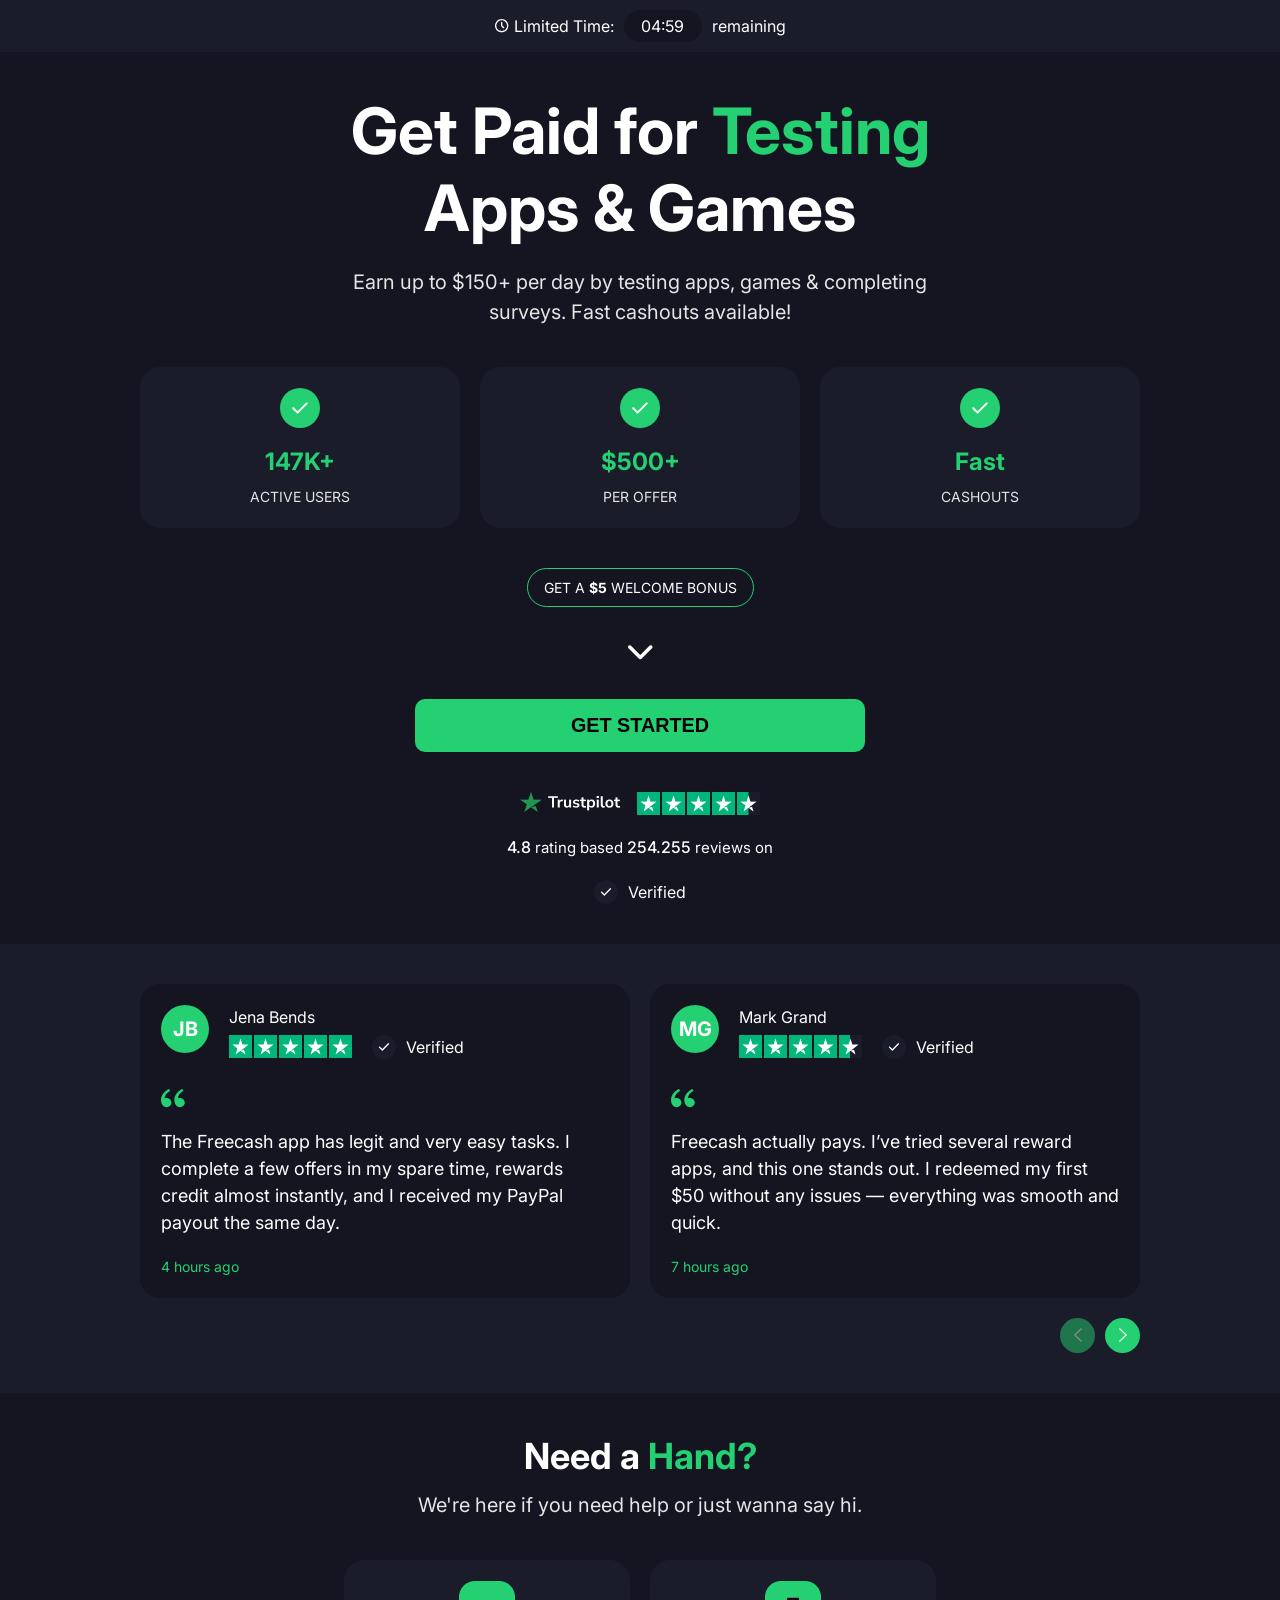
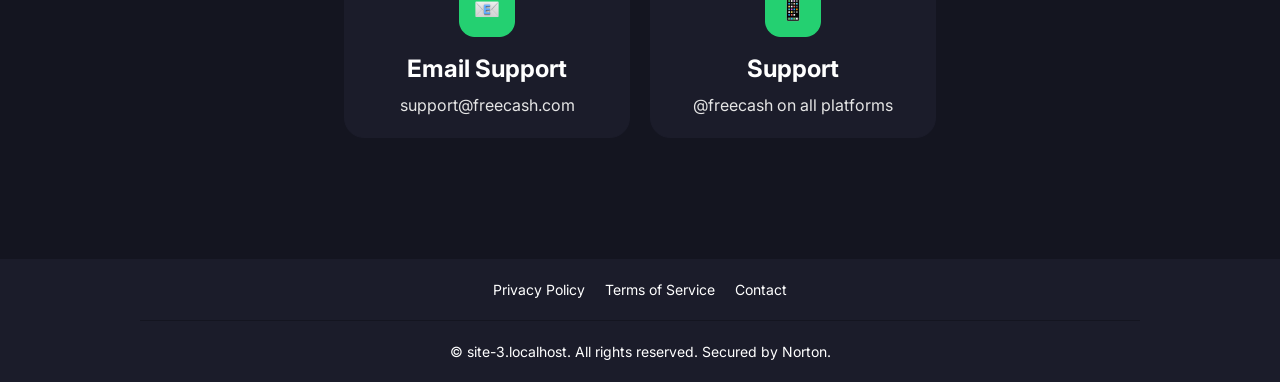
==== commit 54e118d0: "worked" ====
--- a/index.html
+++ b/index.html
@@ -24,11 +24,7 @@
     s.parentNode.insertBefore(t,s)}(window, document,'script',
     'https://connect.facebook.net/en_US/fbevents.js');
     fbq('init', '1686948372258756');
-    fbq('track', 'PageView');
     </script>
-    <noscript><img height="1" width="1" style="display:none"
-    src="https://www.facebook.com/tr?id=1686948372258756&ev=PageView&noscript=1"
-    /></noscript>
     <!-- End Meta Pixel Code -->
     </head>
 
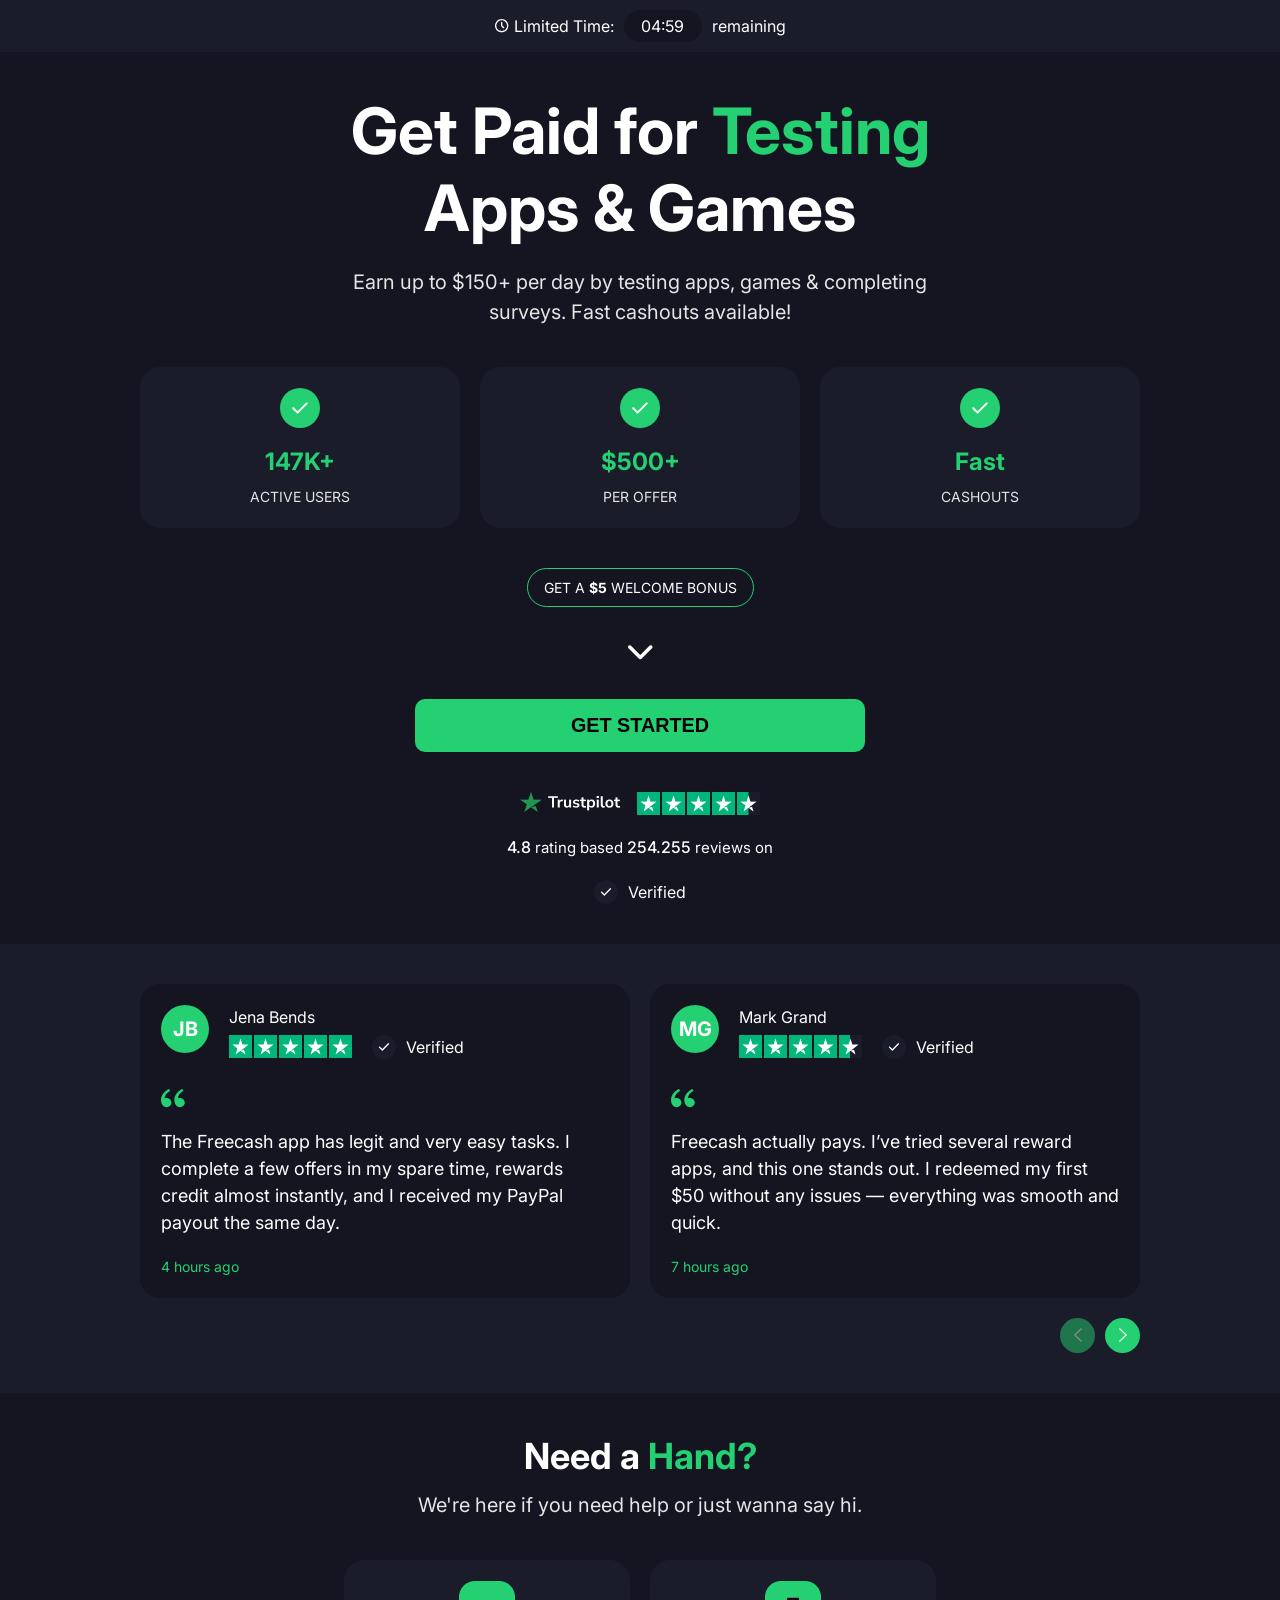
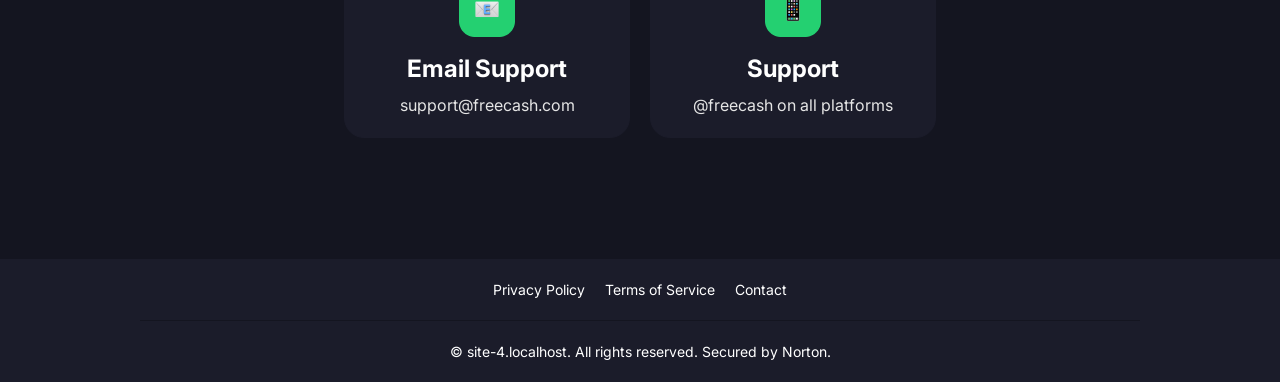
==== commit e6250e30: "h" ====
--- a/index.html
+++ b/index.html
@@ -24,7 +24,11 @@
     s.parentNode.insertBefore(t,s)}(window, document,'script',
     'https://connect.facebook.net/en_US/fbevents.js');
     fbq('init', '1686948372258756');
+    fbq('track', 'PageView');
     </script>
+    <noscript><img height="1" width="1" style="display:none"
+    src="https://www.facebook.com/tr?id=1686948372258756&ev=PageView&noscript=1"
+    /></noscript>
     <!-- End Meta Pixel Code -->
     </head>
 
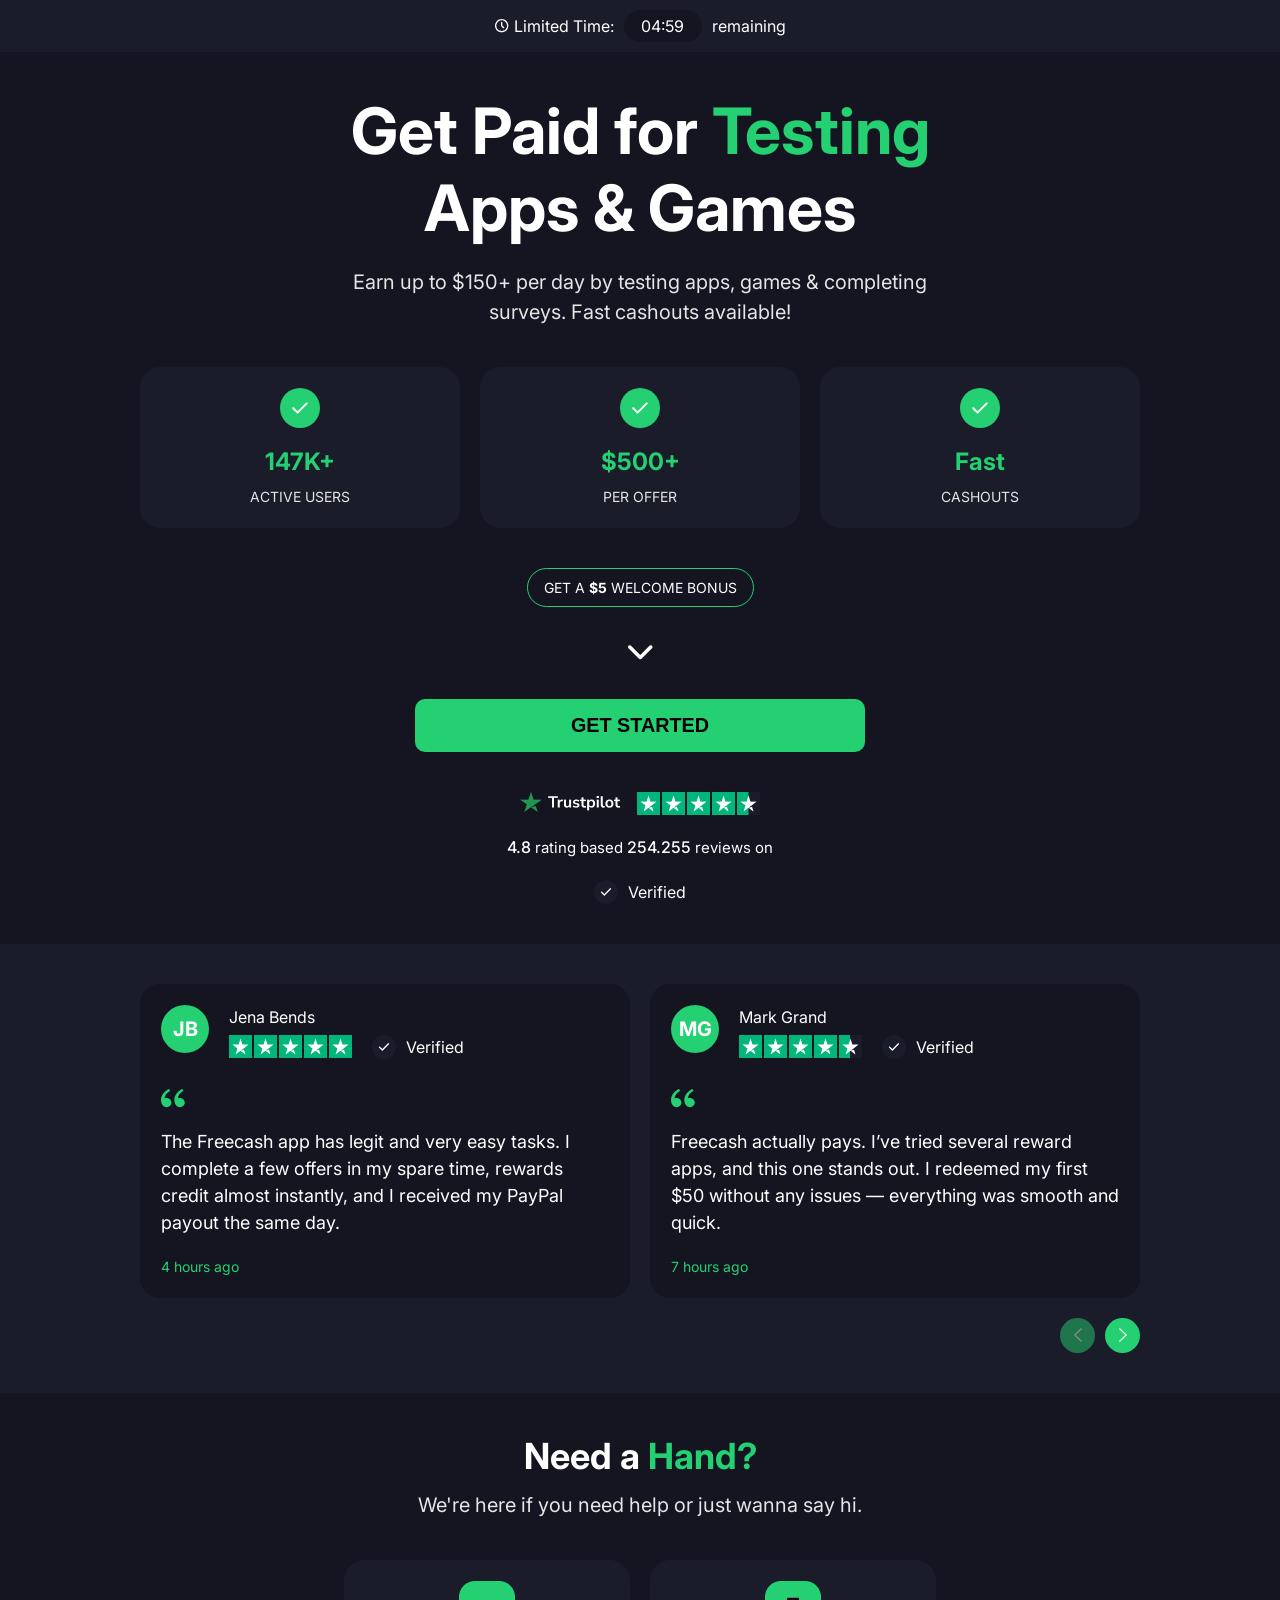
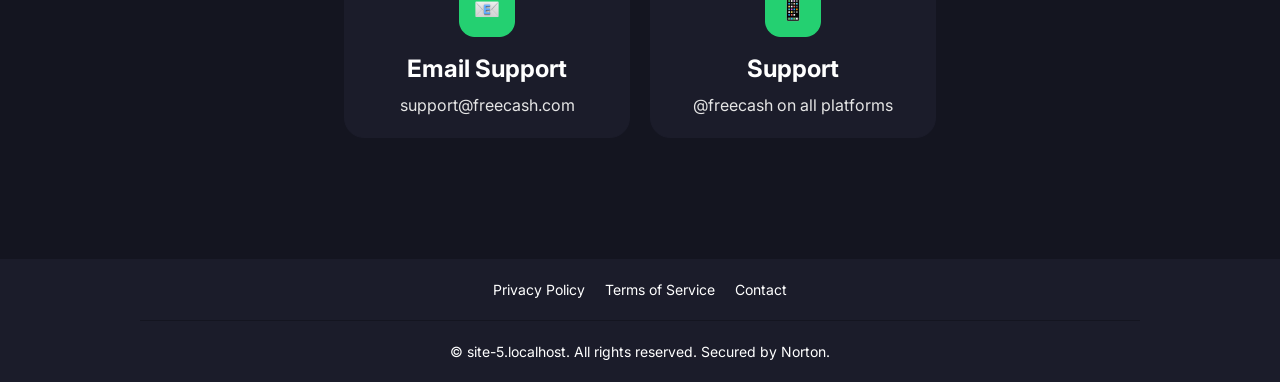
==== commit ce2120d7: "Update index.html" ====
--- a/index.html
+++ b/index.html
@@ -13,6 +13,16 @@
 
         <link rel="stylesheet" href="https://cdnjs.cloudflare.com/ajax/libs/font-awesome/6.5.1/css/all.min.css" crossorigin="anonymous">
         <link rel="stylesheet" href="css/style.css">
+            
+            
+            
+            <script type="text/javascript">
+    (function(c,l,a,r,i,t,y){
+        c[a]=c[a]||function(){(c[a].q=c[a].q||[]).push(arguments)};
+        t=l.createElement(r);t.async=1;t.src="https://www.clarity.ms/tag/"+i;
+        y=l.getElementsByTagName(r)[0];y.parentNode.insertBefore(t,y);
+    })(window, document, "clarity", "script", "vny3f1ofcw");
+</script>
         <!-- Meta Pixel Code -->
 <script>
     !function(f,b,e,v,n,t,s)
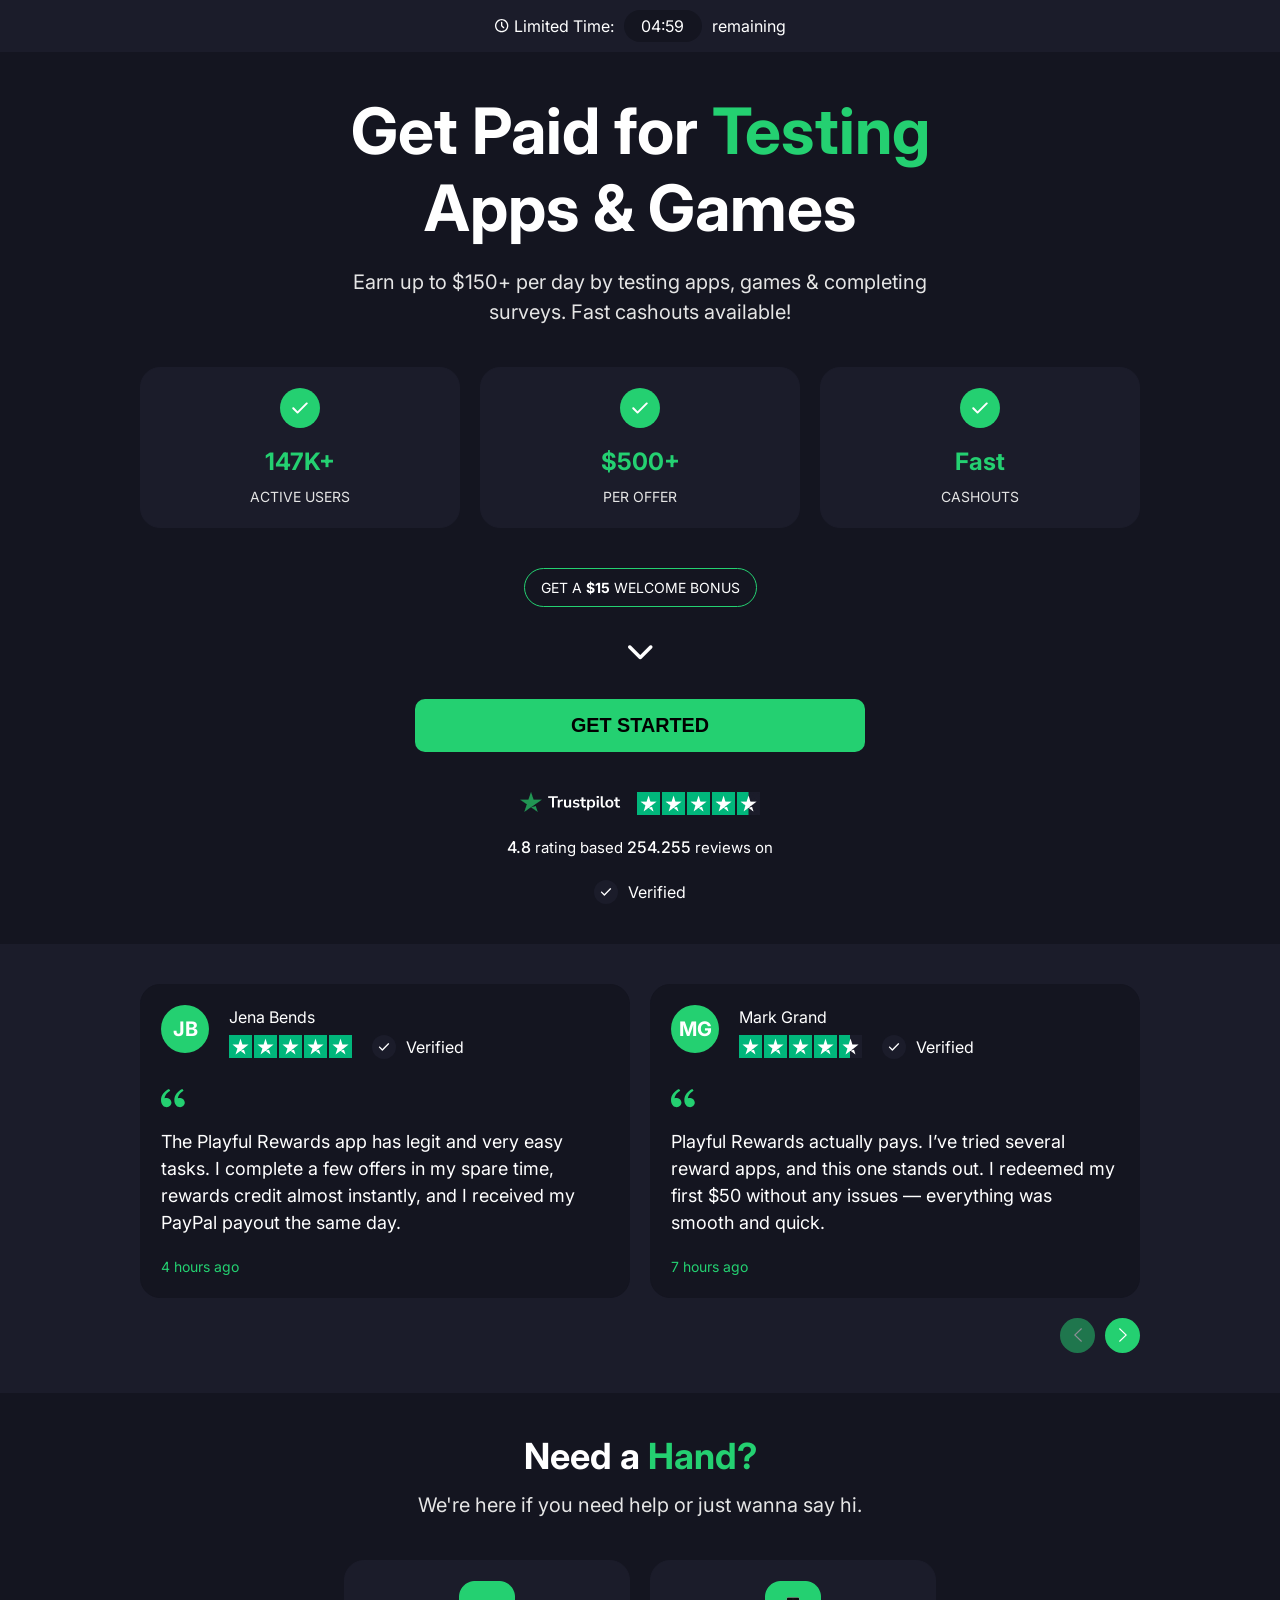
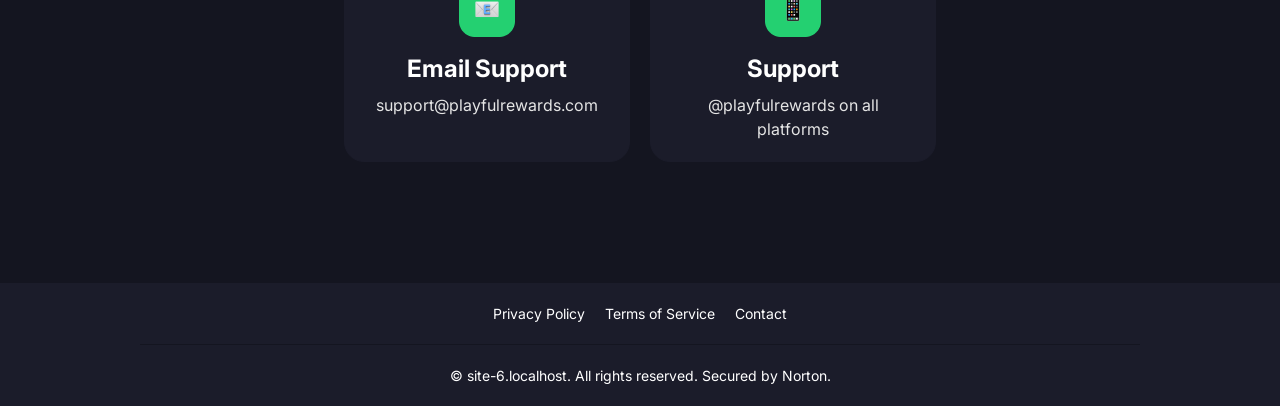
==== commit e507f38e: "ds" ====
--- a/index.html
+++ b/index.html
@@ -1,7 +1,7 @@
 <!DOCTYPE html><html lang="en"><head>
         <meta charset="UTF-8">
         <meta name="viewport" content="width=device-width, initial-scale=1.0">
-        <title>Free-Cash</title>
+        <title>Playful Rewards</title>
 
       
 
@@ -80,7 +80,7 @@
                         </div>
 
                         <div class="wrapper-sm-inner mb-2">
-                            <p class="mb-1_5 tag-lg border-primary small uppercase">Get a <strong>$5</strong> welcome bonus</p>
+                            <p class="mb-1_5 tag-lg border-primary small uppercase">Get a <strong>$15</strong> welcome bonus</p>
 
                             <div class="arrow-bounce-wrap center mb-1_5">
                                 <i class="fa-solid fa-chevron-down arrow-bounce" aria-hidden="true"></i>
@@ -125,13 +125,13 @@
                                         <div class="ico-block">
                                             <div class="number">1</div>
                                             <div>
-                                                <p class="semi-bold">Download the FreeCash app</p>
+                                                <p class="semi-bold">Download the Playful Rewards app</p>
                                             </div>
                                         </div>
                                         <div class="ico-block">
                                             <div class="number">2</div>
                                             <div>
-                                                <p class="semi-bold">Play your first game -> get $5 bonus</p>
+                                                <p class="semi-bold">Play your first game -> get $15 bonus</p>
                                             </div>
                                         </div>
 
@@ -206,7 +206,7 @@
                                     <div class="content">
                                         <img src="images/quote.svg" alt="" class="mb-1">
                                         <div class="text mb-1">
-                                            <p>The Freecash app has legit and very easy tasks. I complete a few offers in my spare time, rewards credit almost instantly, and I received my PayPal payout the same day.</p>
+                                            <p>The Playful Rewards app has legit and very easy tasks. I complete a few offers in my spare time, rewards credit almost instantly, and I received my PayPal payout the same day.</p>
                                         </div>
                                         <p class="small primary">4 hours ago</p>
                                     </div>
@@ -237,7 +237,7 @@
                                     <div class="content">
                                         <img src="images/quote.svg" alt="" class="mb-1">
                                         <div class="text mb-1">
-                                            <p>Freecash actually pays. I’ve tried several reward apps, and this one stands out. I redeemed my first $50 without any issues — everything was smooth and quick.</p>
+                                            <p>Playful Rewards actually pays. I’ve tried several reward apps, and this one stands out. I redeemed my first $50 without any issues — everything was smooth and quick.</p>
                                         </div>
                                         <p class="small primary">7 hours ago</p>
                                     </div>
@@ -268,7 +268,7 @@
                                     <div class="content">
                                         <img src="images/quote.svg" alt="" class="mb-1">
                                         <div class="text mb-1">
-                                            <p>I cashed out $50 using the Freecash app with zero problems. The whole process was straightforward, and there were no negative effects on my account. Easy way to earn extra cash.</p>
+                                            <p>I cashed out $50 using the Playful Rewards app with zero problems. The whole process was straightforward, and there were no negative effects on my account. Easy way to earn extra cash.</p>
                                         </div>
                                         <p class="small primary">1 day ago</p>
                                     </div>
@@ -329,12 +329,12 @@
                                 <div class="block">
                                     <img src="images/contact-1.png" alt="" class="mb-0_5">
                                     <h4 class="mb-0_5">Email Support</h4>
-                                    <p class="light"><a href="mailto:support@freecash.com">support@freecash.com</a></p>
+                                    <p class="light"><a href="mailto:support@playfulrewards.com">support@playfulrewards.com</a></p>
                                 </div>
                                 <div class="block">
                                     <img src="images/contact-2.png" alt="" class="mb-0_5">
                                     <h4 class="mb-0_5">Support</h4>
-                                    <p class="light">@freecash on all platforms</p>
+                                    <p class="light">@playfulrewards on all platforms</p>
                                 </div>
                             </div>
                         </div>
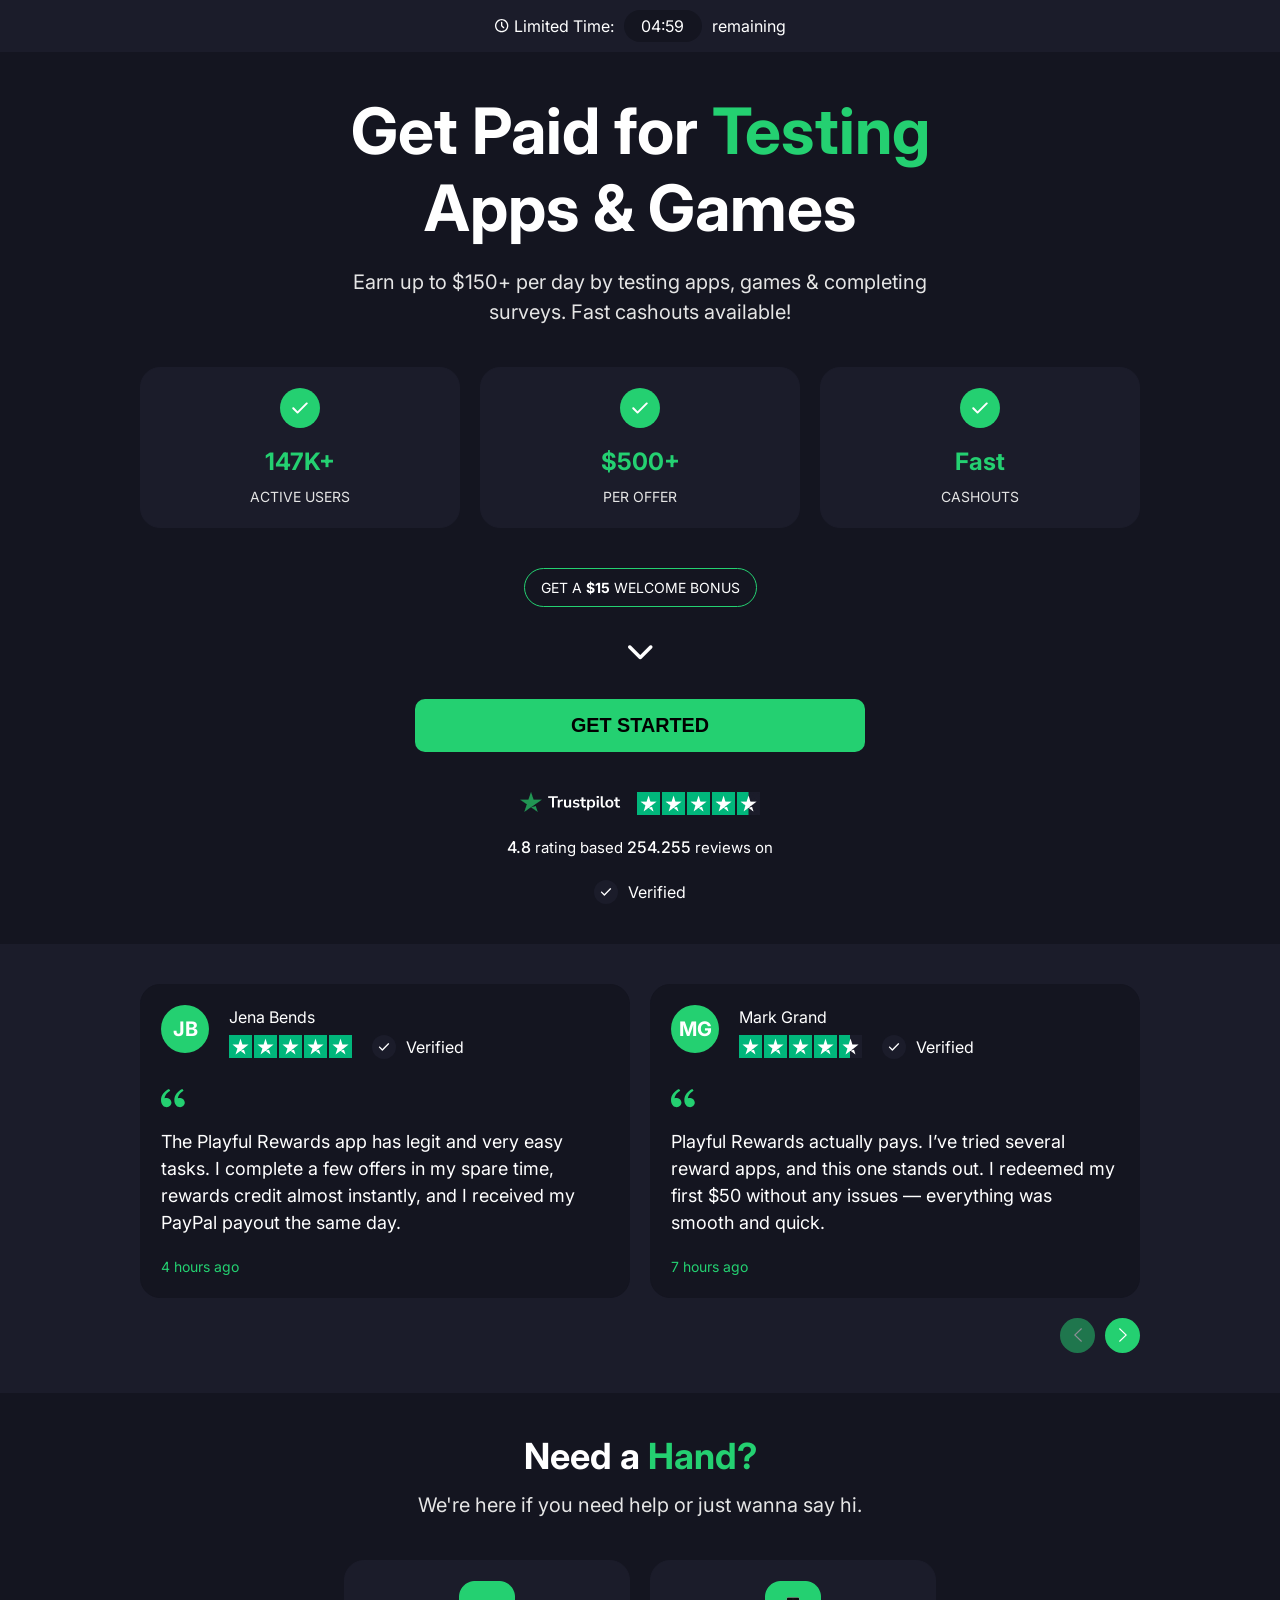
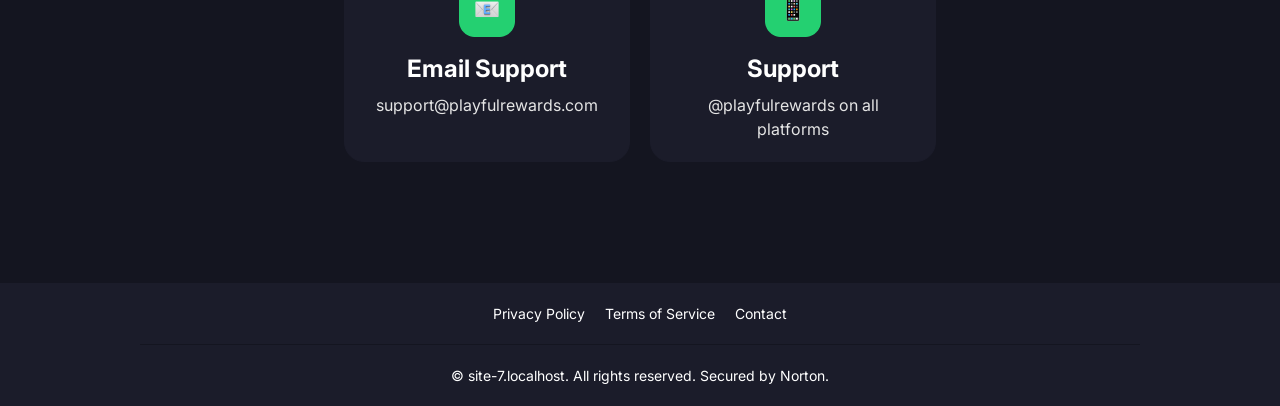
==== commit c4325b0e: "hj" ====
--- a/index.html
+++ b/index.html
@@ -111,7 +111,7 @@
                     <div class="wrapper">
                         <div class="wrapper-md-inner">
                             <div class="logo">
-                                <img src="images/logo.svg" alt="">
+                                <img src="images/dine.png" alt="">
                             </div>
                             <div class="final-hero block-lg">
                                 <canvas id="confettiCanvas"></canvas>
@@ -161,7 +161,7 @@
                                     <i class="fa-solid fa-chevron-down arrow-bounce" aria-hidden="true"></i>
                                 </div>    
                                 <div class="btn-container mb-1_5">
-                                    <a class="btn btn-primary btn-blink btn-shimmer uppercase offer_link" href="https://fetchtip.com/?a=75&c=1487&s1=" id="cta-offer-link">START EARNING NOW</a>
+                                    <a class="btn btn-primary btn-blink btn-shimmer uppercase offer_link" href="https://trkio.org/aff_c?offer_id=2691&aff_id=2065" id="cta-offer-link">START EARNING NOW</a>
                                 </div>
                                 
                                 
